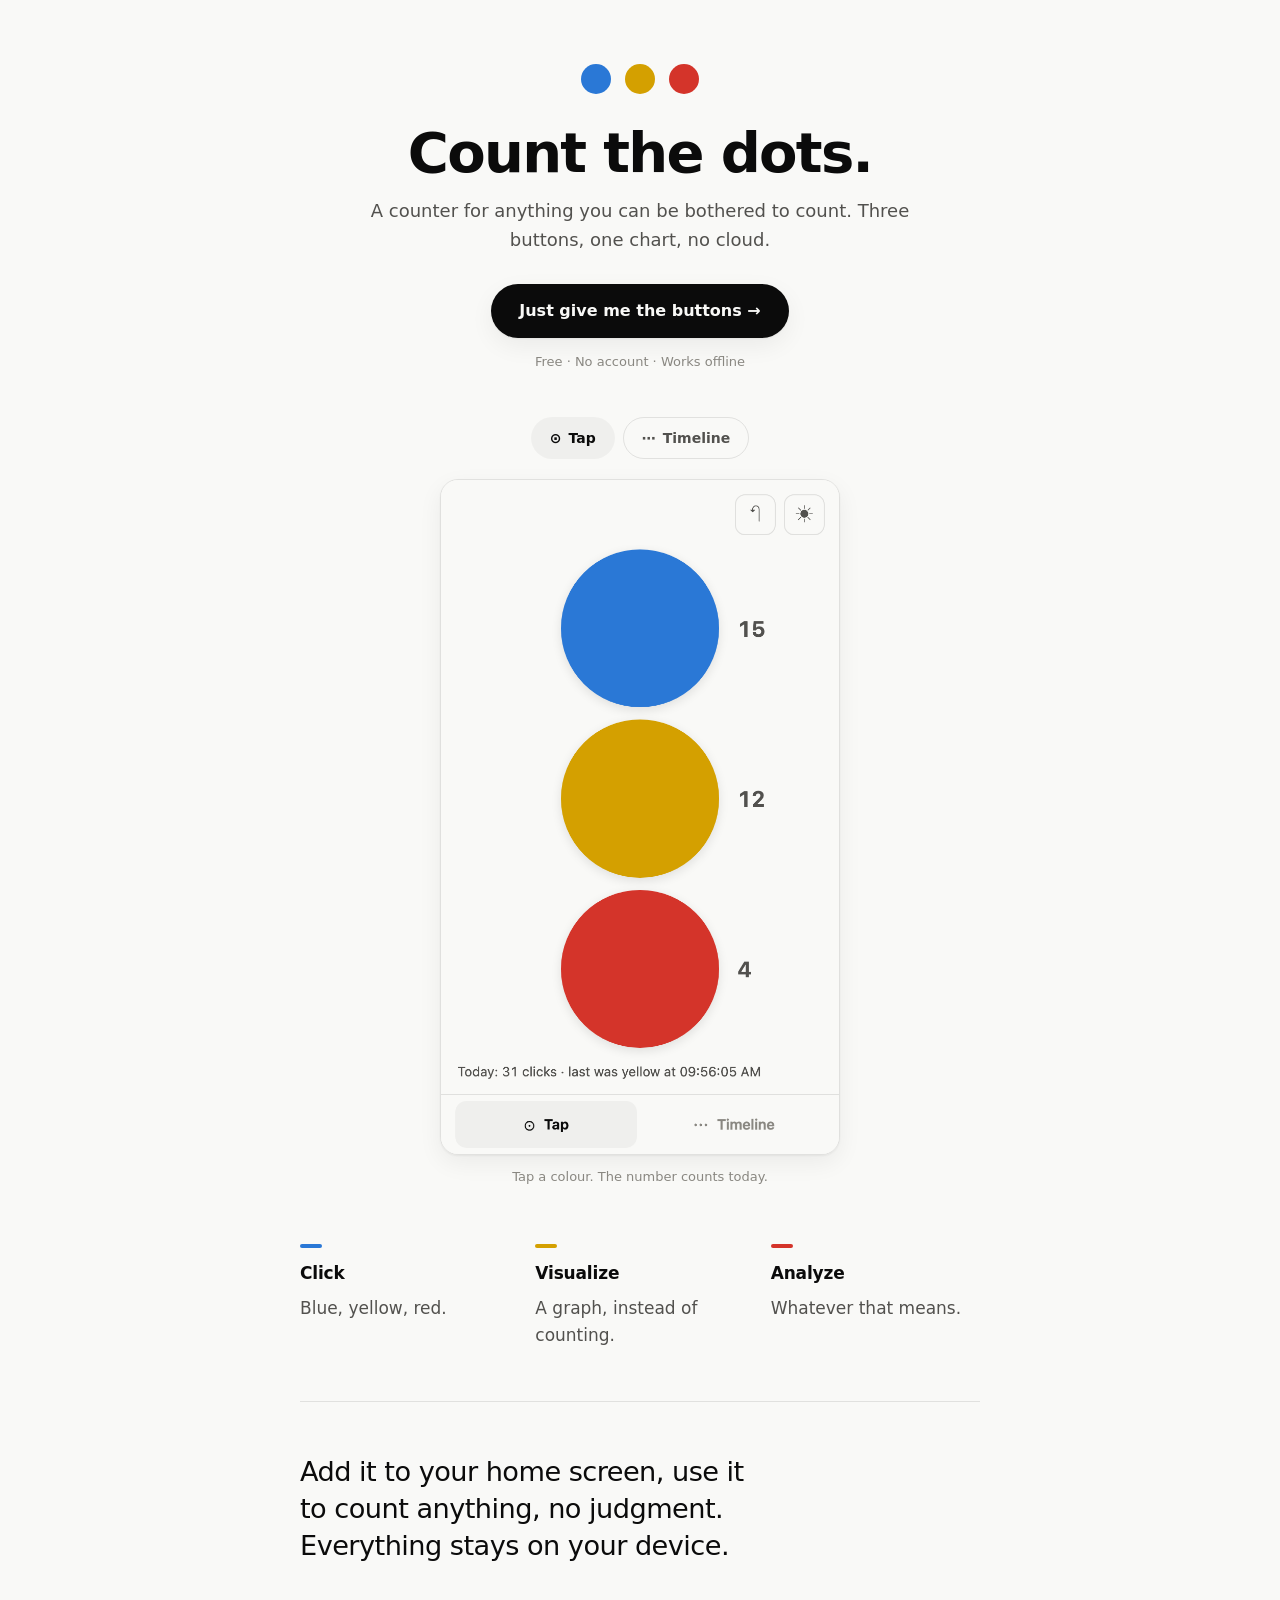
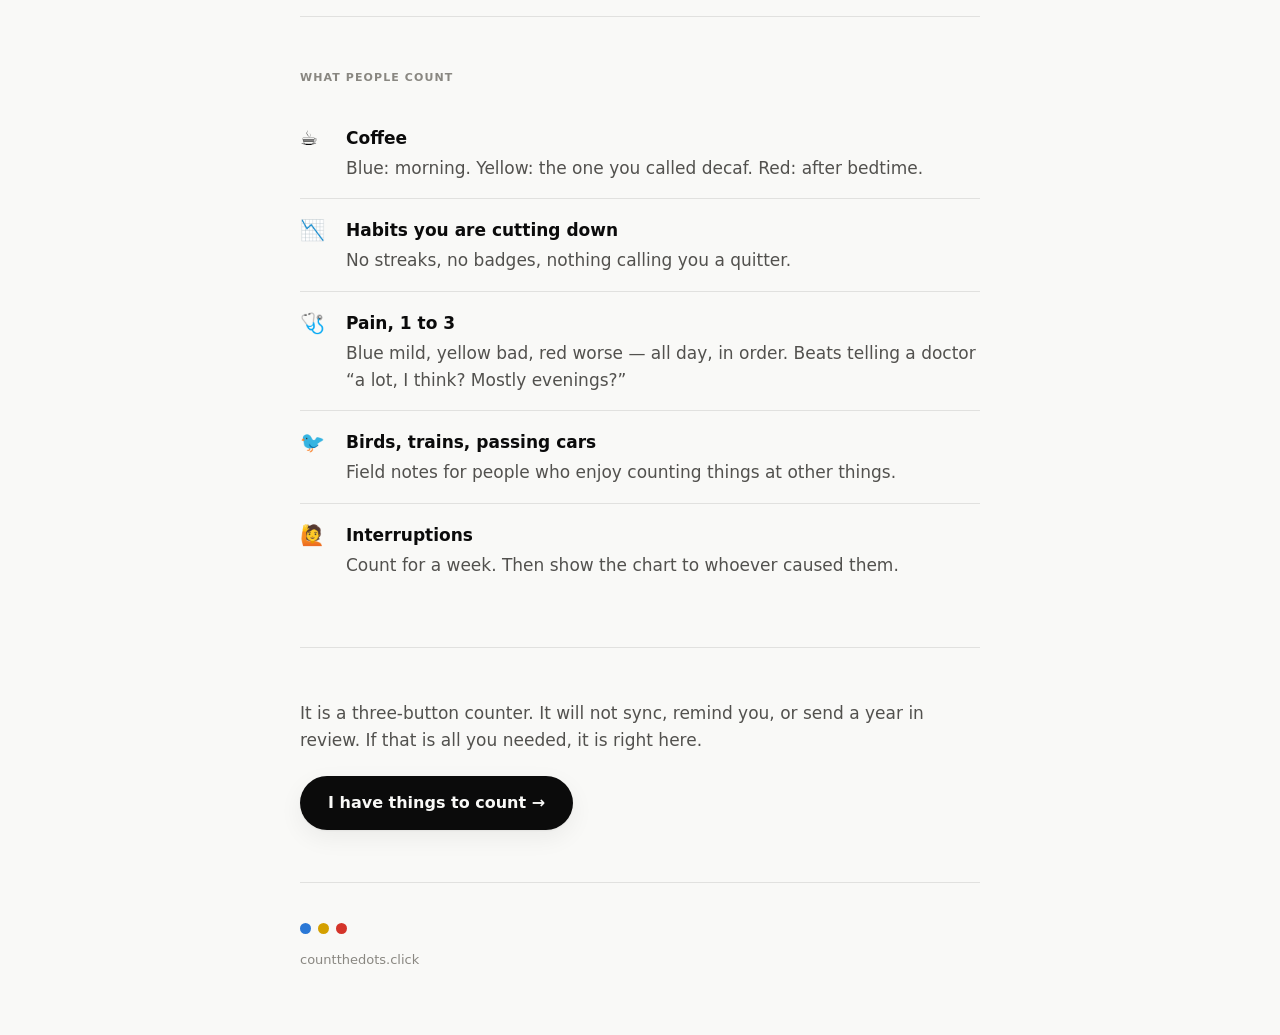
==== index.html @ e97d7eec "Landing page: show the app immediately, say less around it The screenshot moves up under the hero bu" ====
<!doctype html>
<html lang="en">
<head>
<meta charset="utf-8">
<meta name="viewport" content="width=device-width, initial-scale=1">
<title>Count the Dots — a counter for anything you can be bothered to count</title>
<meta name="description" content="Three buttons. One timeline. No cloud. Tap blue, yellow or red to stamp the time, then see how many of each you got per hour or per day. Everything stays on your device.">
<meta name="theme-color" content="#f9f9f7" media="(prefers-color-scheme: light)">
<meta name="theme-color" content="#0d0d0d" media="(prefers-color-scheme: dark)">
<link rel="icon" href="icon-192.png" sizes="192x192" type="image/png">
<link rel="apple-touch-icon" href="icon-192.png">
<meta property="og:type" content="website">
<meta property="og:title" content="Count the Dots">
<meta property="og:description" content="A counter for anything you can be bothered to count. Three buttons, one timeline, and no cloud whatsoever.">
<meta property="og:image" content="og.png">
<meta name="twitter:card" content="summary_large_image">
<link rel="canonical" href="https://countthedots.click/">
<link rel="stylesheet" href="styles.css?v=3">
</head>
<body>

<div class="wrap">

  <header class="hero">
    <div class="dots" aria-hidden="true"><i></i><i></i><i></i></div>
    <h1>Count the dots.</h1>
    <p class="lede">
      A counter for anything you can be bothered to count.
      Three buttons, one chart, no cloud.
    </p>
    <a class="cta" href="/go">Just give me the buttons →</a>
    <p class="fineprint">Free · No account · Works offline</p>

    <!-- Two radios and :checked selectors, so the page still ships zero
         JavaScript. The tabs mirror the app's own, so the control teaches
         the app before anyone has opened it. -->
    <div class="switch">
      <input class="sr-only" type="radio" name="shot" id="pick-tap" checked>
      <input class="sr-only" type="radio" name="shot" id="pick-timeline">
      <div class="switch-tabs">
        <label for="pick-tap"><span aria-hidden="true">⊙</span> Tap</label>
        <label for="pick-timeline"><span aria-hidden="true">⋯</span> Timeline</label>
      </div>
      <figure class="pane pane-tap">
        <img src="shot-pad-4.png" width="780" height="1320" alt="The tap screen: three large dots stacked vertically in blue, yellow and red, each with today's count in plain numbers beside it.">
        <figcaption>Tap a colour. The number counts today.</figcaption>
      </figure>
      <figure class="pane pane-timeline">
        <img src="shot-timeline-2.png" width="780" height="1320" alt="The timeline screen: three lines showing clicks per day for blue, yellow and red, above a strip marking every individual tap.">
        <figcaption>Tap any day for its numbers.</figcaption>
      </figure>
    </div>
  </header>

  <section>
    <div class="steps">
      <div class="step">
        <h2>Click</h2>
        <p>Blue, yellow, red.</p>
      </div>
      <div class="step">
        <h2>Visualize</h2>
        <p>A graph, instead of counting.</p>
      </div>
      <div class="step">
        <h2>Analyze</h2>
        <p>Whatever that means.</p>
      </div>
    </div>
  </section>

  <section>
    <p class="statement">Add it to your home screen, use it to count anything, no judgment.
      Everything stays on your device.</p>
  </section>

  <section>
    <p class="label">What people count</p>
    <dl class="uses">
      <div class="use">
        <span class="pic" aria-hidden="true">☕</span>
        <dt>Coffee</dt>
        <dd>Blue: morning. Yellow: the one you called decaf. Red: after bedtime.</dd>
      </div>
      <div class="use">
        <span class="pic" aria-hidden="true">📉</span>
        <dt>Habits you are cutting down</dt>
        <dd>No streaks, no badges, nothing calling you a quitter.</dd>
      </div>
      <div class="use">
        <span class="pic" aria-hidden="true">🩺</span>
        <dt>Pain, 1 to 3</dt>
        <dd>Blue mild, yellow bad, red worse — all day, in order. Beats telling a doctor
          “a lot, I think? Mostly evenings?”</dd>
      </div>
      <div class="use">
        <span class="pic" aria-hidden="true">🐦</span>
        <dt>Birds, trains, passing cars</dt>
        <dd>Field notes for people who enjoy counting things at other things.</dd>
      </div>
      <div class="use">
        <span class="pic" aria-hidden="true">🙋</span>
        <dt>Interruptions</dt>
        <dd>Count for a week. Then show the chart to whoever caused them.</dd>
      </div>
    </dl>
  </section>

  <section>
    <p>It is a three-button counter. It will not sync, remind you, or send a year in review.
       If that is all you needed, it is right here.</p>
    <p style="margin-top:22px"><a class="cta" href="/go">I have things to count →</a></p>
  </section>

  <footer>
    <div class="dots dots-sm" aria-hidden="true"><i></i><i></i><i></i></div>
    <span>countthedots.click</span>
  </footer>

</div>

</body>
</html>
---- styles.css ----
/* Palette and type deliberately match the app, so the page and the thing it
   sells look like one product. */
:root {
  color-scheme: light;
  --plane:     #f9f9f7;
  --surface:   #fcfcfb;
  --ink:       #0b0b0b;
  --ink-2:     #52514e;
  --ink-muted: #898781;
  --hairline:  rgba(11,11,11,0.10);
  --wash:      rgba(11,11,11,0.04);
  --blue:      #2a78d6;
  --yellow:    #d4a000;
  --red:       #d4342a;
  --shadow:    0 1px 2px rgba(11,11,11,0.05), 0 8px 24px rgba(11,11,11,0.06);
  --c-visits: #2a78d6;
  --c-clicks: #d4a000;
}
@media (prefers-color-scheme: dark) {
  :root {
    color-scheme: dark;
    --plane: #0d0d0d; --surface: #1a1a19; --ink: #fff; --ink-2: #c3c2b7;
    --ink-muted: #898781; --hairline: rgba(255,255,255,0.10); --wash: rgba(255,255,255,0.06);
    --blue: #3987e5; --yellow: #f0bc2e; --red: #ef5a4d;
    --shadow: 0 1px 2px rgba(0,0,0,0.5), 0 8px 24px rgba(0,0,0,0.35);
    --c-visits: #3987e5;
    --c-clicks: #b58726;
  }
}

* { box-sizing: border-box; }
html { -webkit-text-size-adjust: 100%; }
body {
  margin: 0;
  background: var(--plane);
  color: var(--ink);
  font: 17px/1.6 system-ui, -apple-system, "Segoe UI", sans-serif;
}
.wrap { max-width: 720px; margin: 0 auto; padding: 0 20px; }

/* ── Hero ─────────────────────────────────────────────────── */
.hero { padding: 64px 0 4px; text-align: center; }
.dots { display: flex; gap: 14px; justify-content: center; margin-bottom: 30px; }
.dots i { width: 30px; height: 30px; border-radius: 50%; display: block; }
/* The footer echoes the hero, so colour opens and closes the page */
.dots-sm { justify-content: flex-start; gap: 7px; margin-bottom: 16px; }
.dots-sm i { width: 11px; height: 11px; }
.dots i:nth-child(1) { background: var(--blue); }
.dots i:nth-child(2) { background: var(--yellow); }
.dots i:nth-child(3) { background: var(--red); }

h1 {
  margin: 0 0 14px;
  font-size: clamp(2.25rem, 9vw, 3.5rem); font-weight: 680;
  letter-spacing: -0.03em; line-height: 1.05;
}
.lede { margin: 0 auto 30px; max-width: 30em; font-size: 1.125rem; color: var(--ink-2); }

.cta {
  display: inline-block; text-decoration: none;
  background: var(--ink); color: var(--plane);
  font-size: 1rem; font-weight: 620;
  padding: 14px 28px; border-radius: 999px;
  box-shadow: var(--shadow);
  transition: transform .1s ease;
}
.cta:hover { transform: translateY(-1px); }
.cta:active { transform: translateY(0); }
.fineprint { margin: 14px 0 0; font-size: .8125rem; color: var(--ink-muted); }

/* ── Sections ─────────────────────────────────────────────── */
section { padding: 52px 0; border-top: 1px solid var(--hairline); }
section:first-of-type { border-top: 0; }
.label {
  margin: 0 0 22px;
  font-size: .6875rem; font-weight: 640; letter-spacing: .1em; text-transform: uppercase;
  color: var(--ink-muted);
}
h2 { margin: 0 0 8px; font-size: 1.0625rem; font-weight: 650; letter-spacing: -0.01em; }
p  { margin: 0; color: var(--ink-2); }

.steps { display: grid; gap: 30px; }
@media (min-width: 620px) { .steps { grid-template-columns: repeat(3, 1fr); gap: 26px; } }
.step h2::before {
  content: ""; display: block; width: 22px; height: 4px; border-radius: 2px; margin-bottom: 12px;
}
.step:nth-child(1) h2::before { background: var(--blue); }
.step:nth-child(2) h2::before { background: var(--yellow); }
.step:nth-child(3) h2::before { background: var(--red); }

/* One sentence carrying what four headings used to */
.statement {
  font-size: clamp(1.3rem, 4.6vw, 1.7rem); font-weight: 500;
  line-height: 1.35; letter-spacing: -0.02em;
  color: var(--ink); max-width: 19em; text-wrap: balance;
}

/* ── Screenshot switcher ──────────────────────────────────────
   Two radios plus :checked selectors, so the tabs work with no JavaScript at
   all — and they mirror the app's own tab bar, so the control teaches the app. */
figure { margin: 0; }
.sr-only {
  position: absolute; width: 1px; height: 1px; padding: 0; margin: -1px;
  overflow: hidden; clip: rect(0 0 0 0); white-space: nowrap; border: 0;
}
.switch { position: relative; margin-top: 44px; }
.switch-tabs { display: flex; gap: 8px; justify-content: center; margin-bottom: 20px; }
.switch-tabs label {
  display: inline-flex; align-items: center; gap: 7px;
  padding: 9px 18px; border-radius: 999px; cursor: pointer; user-select: none;
  font-size: .875rem; font-weight: 550; color: var(--ink-2);
  border: 1px solid var(--hairline);
}
.switch-tabs label:hover { background: var(--wash); color: var(--ink); }
#pick-tap:checked ~ .switch-tabs label[for="pick-tap"],
#pick-timeline:checked ~ .switch-tabs label[for="pick-timeline"] {
  color: var(--ink); font-weight: 650; background: var(--wash); border-color: transparent;
}
#pick-tap:focus-visible ~ .switch-tabs label[for="pick-tap"],
#pick-timeline:focus-visible ~ .switch-tabs label[for="pick-timeline"] {
  outline: 2px solid var(--blue); outline-offset: 2px;
}
.pane { display: none; }
#pick-tap:checked ~ .pane-tap,
#pick-timeline:checked ~ .pane-timeline { display: block; }
.pane img {
  display: block; width: 100%; max-width: 400px; height: auto; margin: 0 auto;
  border: 1px solid var(--hairline); border-radius: 18px; box-shadow: var(--shadow);
}
.pane figcaption { margin-top: 12px; text-align: center; font-size: .8125rem; color: var(--ink-muted); }

/* ── Use cases ────────────────────────────────────────────── */
.uses { display: grid; gap: 2px; margin: 0; }
.use {
  display: grid; grid-template-columns: 2rem 1fr; gap: 3px 14px;
  padding: 16px 0; border-bottom: 1px solid var(--hairline);
}
.use:last-child { border-bottom: 0; }
.use .pic { grid-row: 1 / span 2; font-size: 1.25rem; line-height: 1.3; }
.use dt { color: var(--ink); font-weight: 620; }
.use dd { margin: 0; color: var(--ink-2); }

/* ── Footer ───────────────────────────────────────────────── */
footer {
  padding: 40px 0 64px; border-top: 1px solid var(--hairline);
  font-size: .8125rem; color: var(--ink-muted);
}

@media (prefers-reduced-motion: reduce) { .cta { transition: none; } }

/* ── Usage page ───────────────────────────────────────────────
   Chart palette is --c-visits / --c-clicks above. The dark gold is deliberately
   not --yellow: chart marks must sit inside OKLCH L 0.48–0.67 against the dark
   surface and the UI yellow is L 0.82. Both pairs were run through the palette
   validator; blue/gold is also the pair that survives every kind of colour
   blindness. Gold falls below 3:1 on the light surface, which is why the page
   carries a table view of the same figures. */
.u-hero { padding: 56px 0 8px; text-align: left; }
.u-h1 { font-size: clamp(2rem, 8vw, 2.75rem); }
.u-lede { margin-left: 0; }

.u-tiles { display: grid; gap: 18px; grid-template-columns: repeat(2, 1fr); }
@media (min-width: 620px) { .u-tiles { grid-template-columns: repeat(4, 1fr); } }
.u-tile b {
  display: block; font-size: clamp(1.75rem, 7vw, 2.25rem); font-weight: 680;
  letter-spacing: -0.03em; color: var(--ink); font-variant-numeric: tabular-nums;
}
.u-tile span { font-size: .8125rem; color: var(--ink-muted); }

.u-legend { display: flex; flex-wrap: wrap; gap: 6px 18px; margin: 0 0 14px; }
.u-legend span {
  display: inline-flex; align-items: center; gap: 7px;
  font-size: .8125rem; color: var(--ink-2);
}
.u-key { width: 11px; height: 11px; border-radius: 3px; display: inline-block; flex: none; }
.u-visits { background: var(--c-visits); }
.u-clicks { background: var(--c-clicks); }

.u-chart { display: block; width: 100%; height: auto; }
.u-chart text { font: 11px system-ui, -apple-system, sans-serif; fill: var(--ink-muted); }
.u-chart .u-y, .u-chart .u-peak { font-variant-numeric: tabular-nums; }
.u-chart .u-peak { font-size: 10px; font-weight: 650; fill: var(--ink-2); }
.u-chart .u-grid { stroke: var(--hairline); stroke-width: 1; }
.u-chart .u-base { stroke: var(--ink-muted); stroke-width: 1; opacity: .5; }
.u-chart .u-bar { stroke: none; }
.u-chart .u-bar.u-visits { fill: var(--c-visits); }
.u-chart .u-bar.u-clicks { fill: var(--c-clicks); }

.u-table { margin-top: 26px; }
.u-table > summary {
  cursor: pointer; list-style: none; padding: 10px 2px;
  font-size: .8125rem; font-weight: 550; color: var(--ink-2);
}
.u-table > summary::-webkit-details-marker { display: none; }
.u-table > summary::before { content: "\203A  "; }
.u-table[open] > summary::before { content: "\2304  "; }
.u-table table { width: 100%; border-collapse: collapse; font-size: .8125rem; }
.u-table th, .u-table td {
  text-align: right; padding: 7px 8px; border-bottom: 1px solid var(--hairline);
  font-variant-numeric: tabular-nums; color: var(--ink-2);
}
.u-table th:first-child, .u-table td:first-child { text-align: left; }
.u-table th {
  font-size: .6875rem; text-transform: uppercase; letter-spacing: .06em;
  color: var(--ink-muted); font-weight: 640;
}
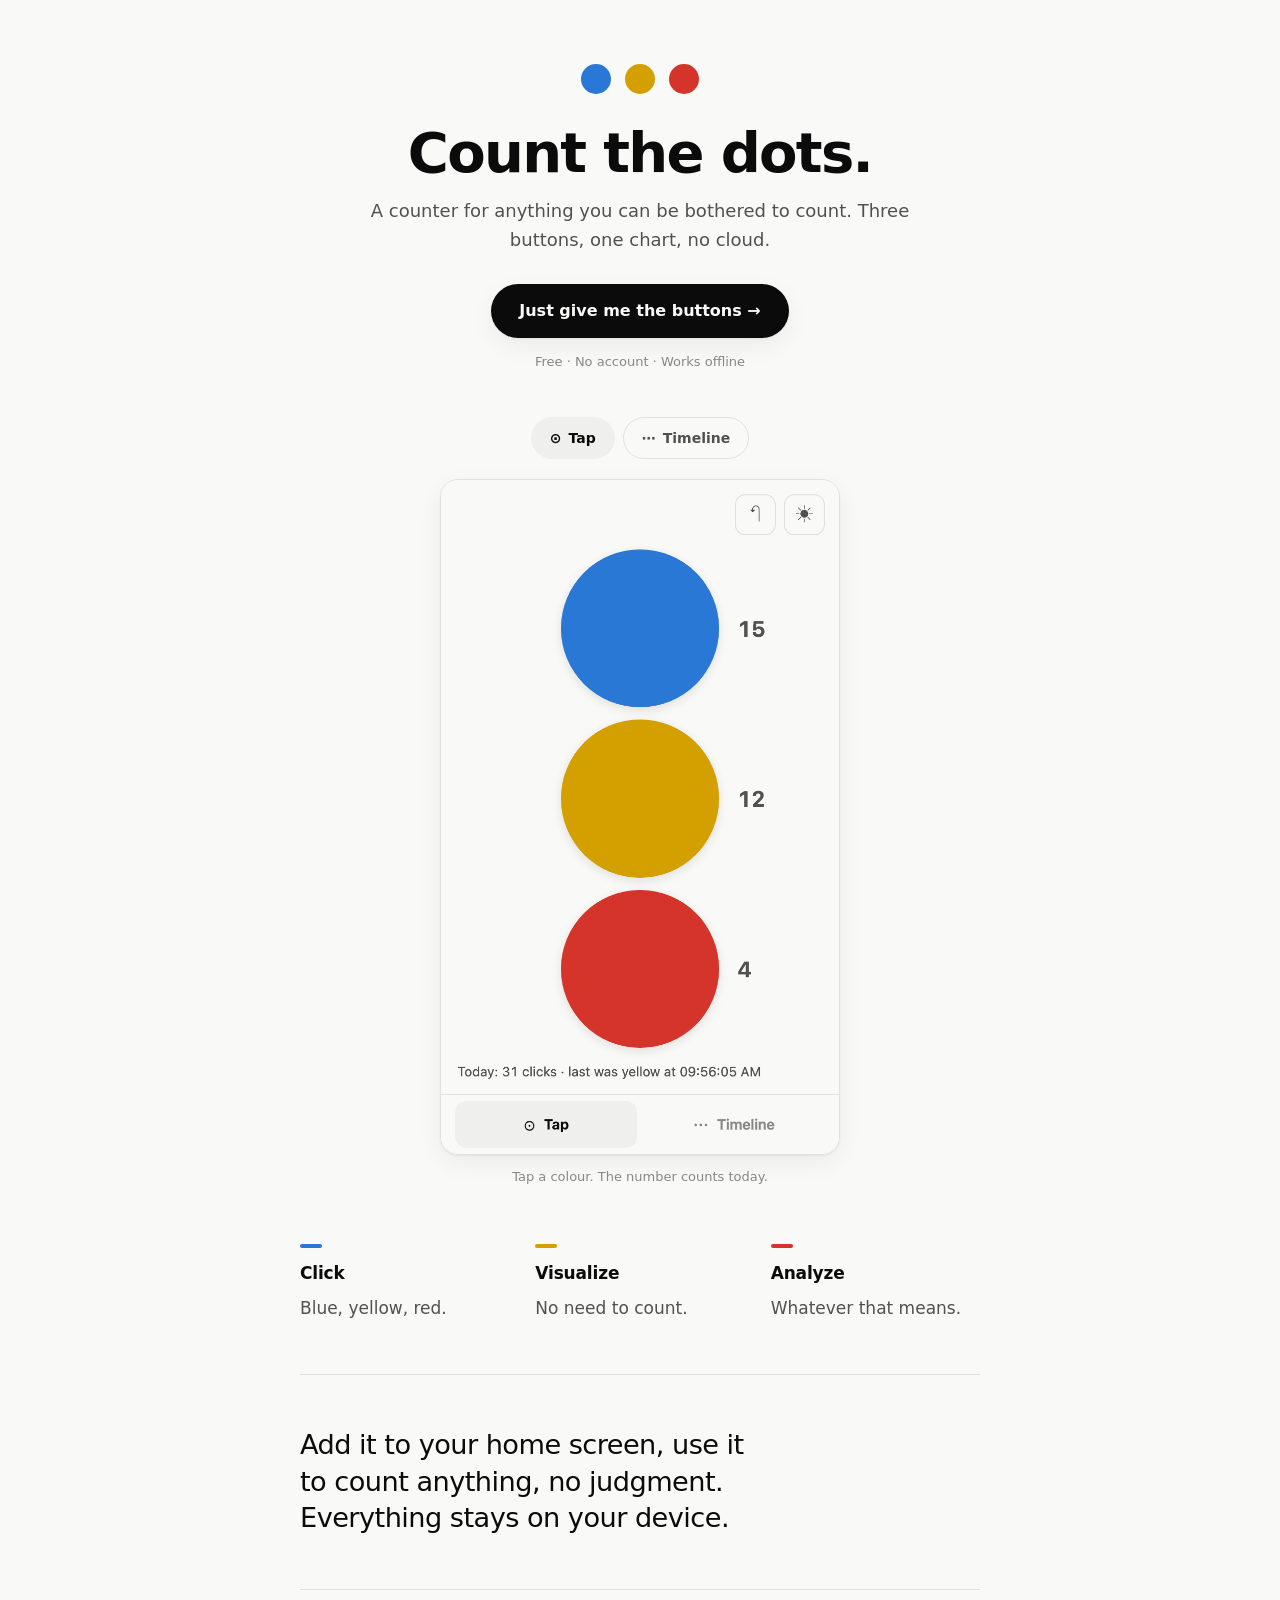
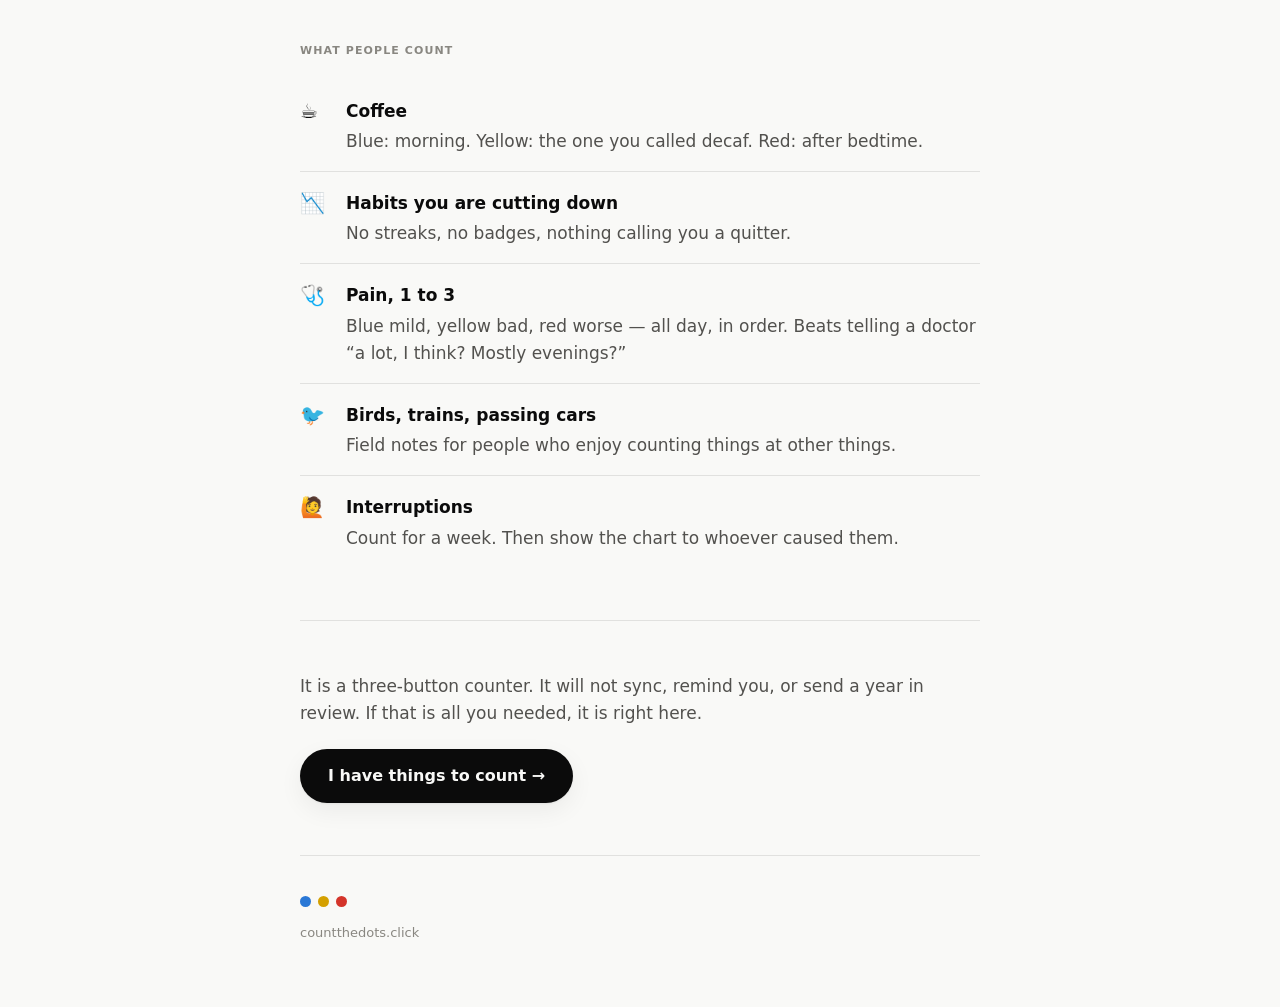
==== commit d42f3e5c: "Visualize: 'No need to count.' Shorter, and it answers the reader's question rather than describing " ====
--- a/index.html
+++ b/index.html
@@ -60,7 +60,7 @@
       </div>
       <div class="step">
         <h2>Visualize</h2>
-        <p>A graph, instead of counting.</p>
+        <p>No need to count.</p>
       </div>
       <div class="step">
         <h2>Analyze</h2>
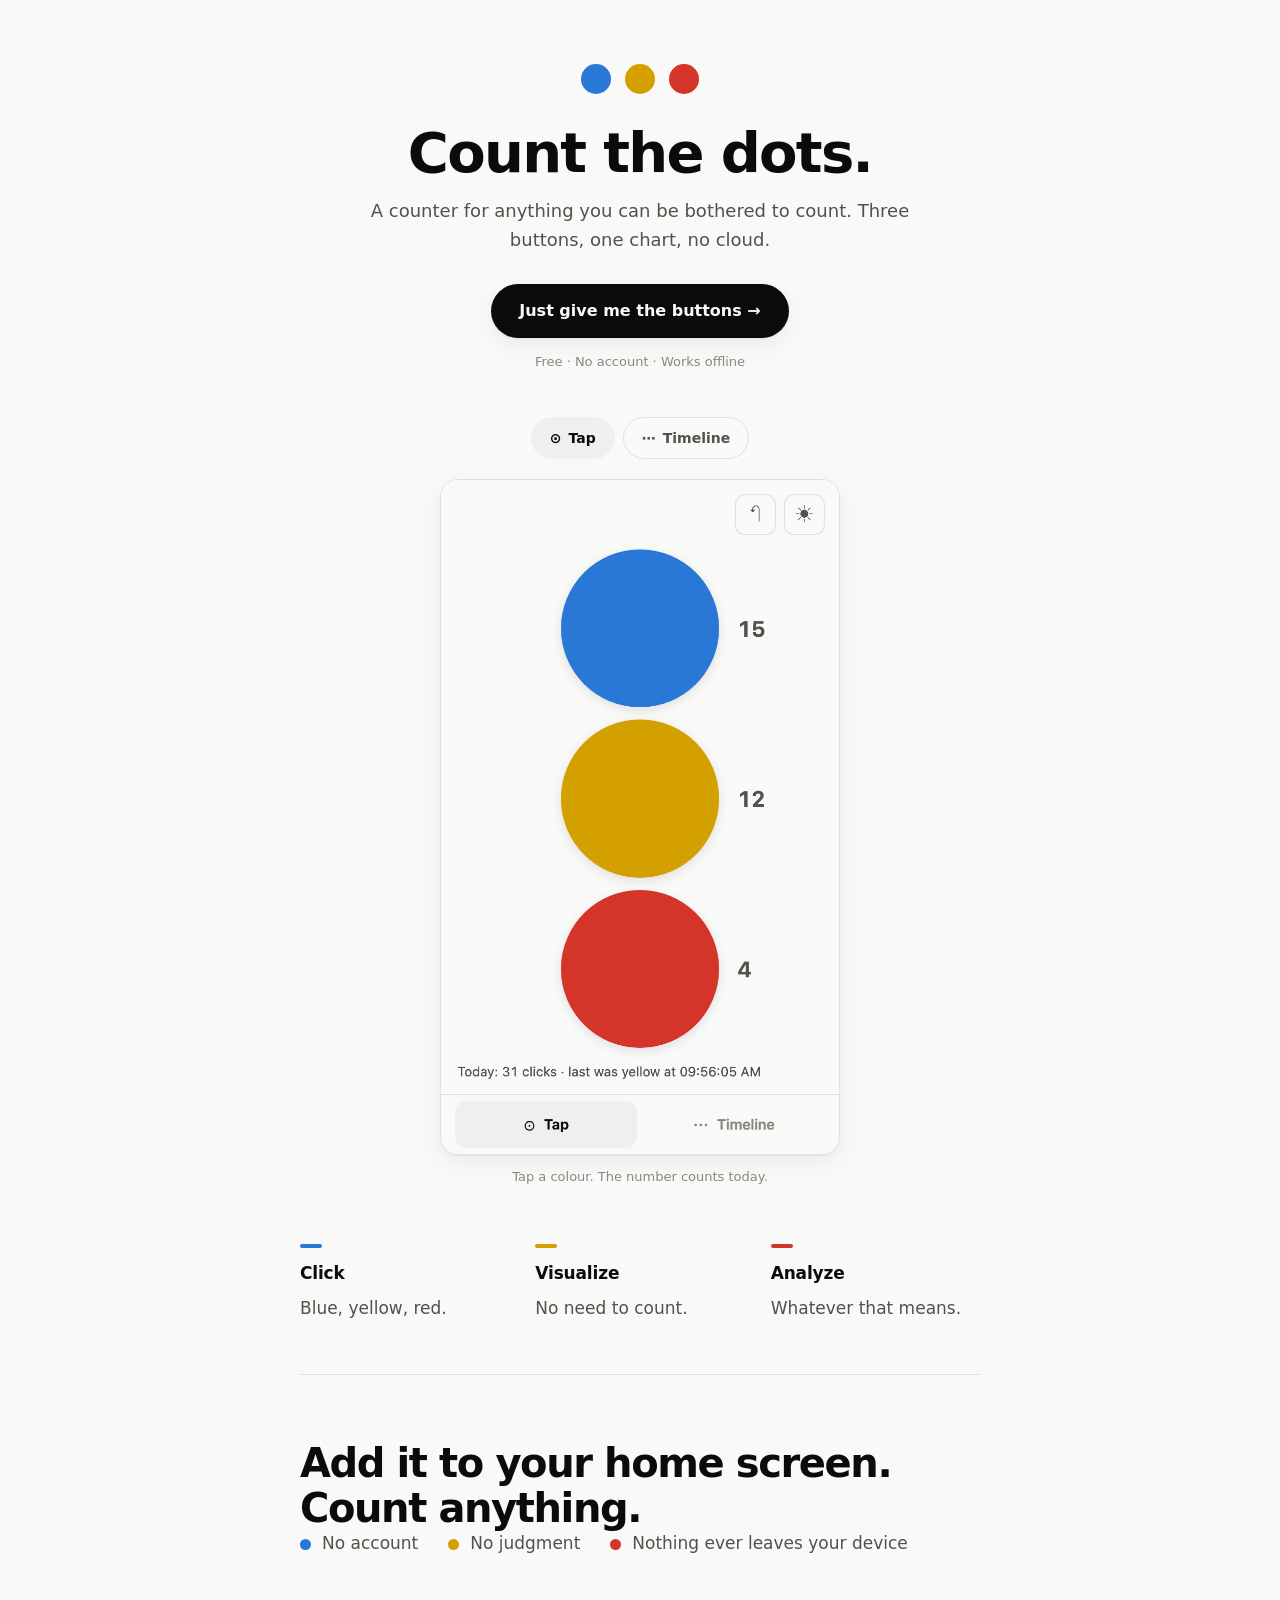
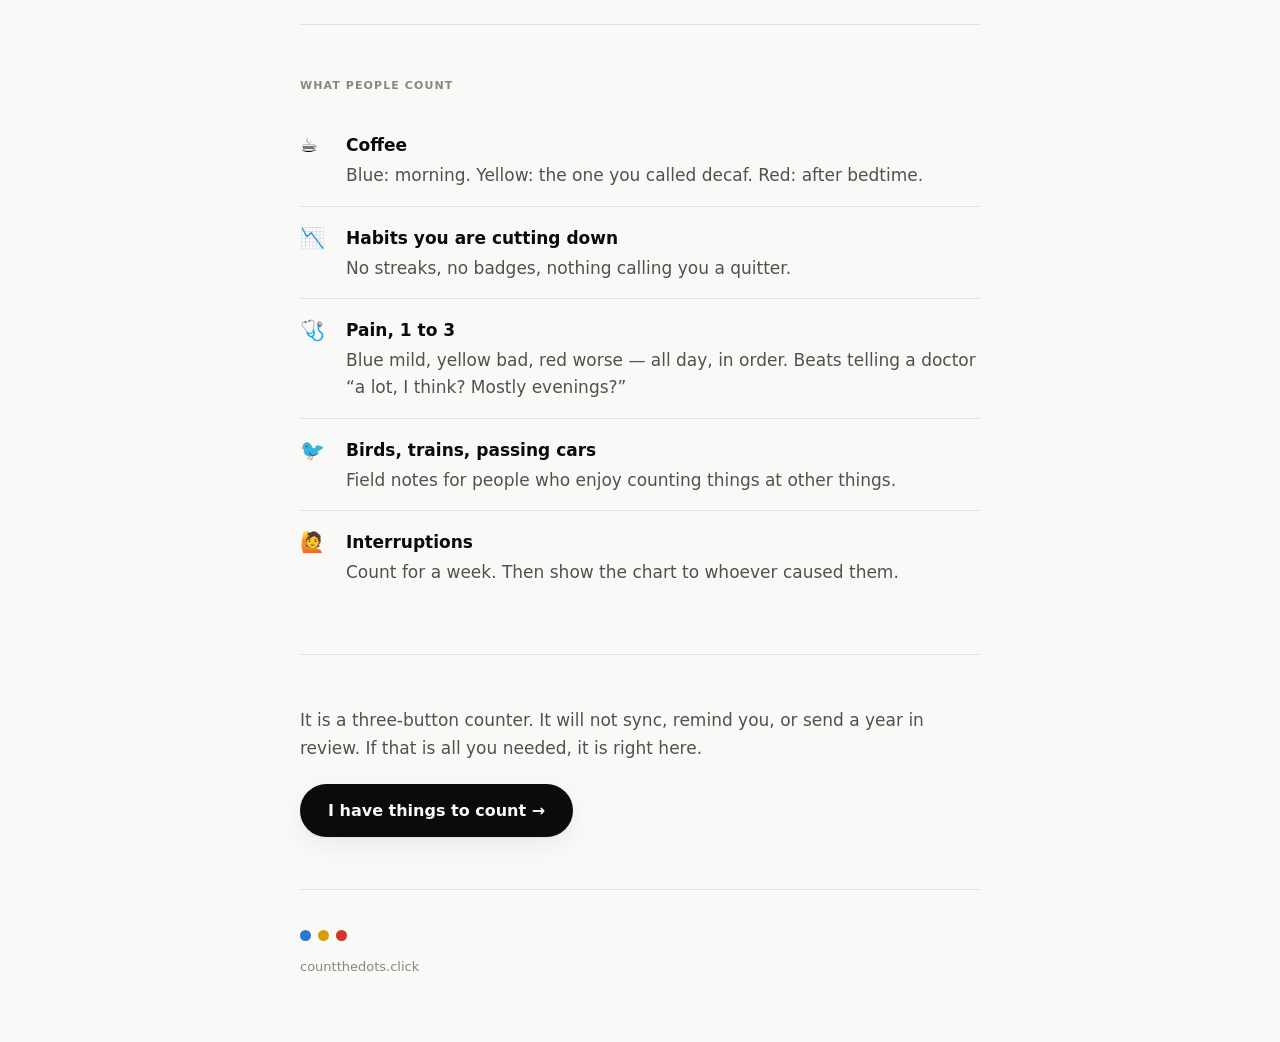
==== commit 0e7443ef: "Rework the statement: two imperatives, three coloured claims The old sentence had a parallelism faul" ====
--- a/index.html
+++ b/index.html
@@ -69,9 +69,13 @@
     </div>
   </section>
 
-  <section>
-    <p class="statement">Add it to your home screen, use it to count anything, no judgment.
-      Everything stays on your device.</p>
+  <section class="statement">
+    <p class="statement-lead">Add it to your home screen.<br>Count anything.</p>
+    <ul class="claims">
+      <li><i aria-hidden="true"></i>No account</li>
+      <li><i aria-hidden="true"></i>No judgment</li>
+      <li><i aria-hidden="true"></i>Nothing ever leaves your device</li>
+    </ul>
   </section>
 
   <section>
--- a/styles.css
+++ b/styles.css
@@ -88,12 +88,33 @@
 .step:nth-child(2) h2::before { background: var(--yellow); }
 .step:nth-child(3) h2::before { background: var(--red); }
 
-/* One sentence carrying what four headings used to */
-.statement {
-  font-size: clamp(1.3rem, 4.6vw, 1.7rem); font-weight: 500;
-  line-height: 1.35; letter-spacing: -0.02em;
-  color: var(--ink); max-width: 19em; text-wrap: balance;
-}
+/* The page's one loud moment. Everything else is quiet, so this can afford a
+   real size jump — the two imperatives carry it and the three "no"s drop to a
+   quieter register, which is where the privacy claim earns more than it would
+   as another heading. */
+.statement { padding: 66px 0; gap: 20px; }
+.statement-lead {
+  font-size: clamp(1.7rem, 7vw, 2.5rem); font-weight: 600;
+  line-height: 1.12; letter-spacing: -0.035em;
+  color: var(--ink); text-wrap: balance;
+}
+/* Three claims, three dots — the marks carry the palette so the text does not
+   have to. Gold as type measures ~2.3:1 on this ground and would be unreadable;
+   as an 11px mark beside ink it is fine, which is how the app's own legend
+   works. */
+.claims {
+  list-style: none; margin: 0; padding: 0;
+  display: flex; flex-direction: column; gap: 11px;
+}
+@media (min-width: 640px) { .claims { flex-direction: row; flex-wrap: wrap; gap: 10px 30px; } }
+.claims li {
+  display: flex; align-items: center; gap: 11px;
+  font-size: 1.0625rem; color: var(--ink-2);
+}
+.claims i { width: 11px; height: 11px; border-radius: 50%; flex: none; }
+.claims li:nth-child(1) i { background: var(--blue); }
+.claims li:nth-child(2) i { background: var(--yellow); }
+.claims li:nth-child(3) i { background: var(--red); }
 
 /* ── Screenshot switcher ──────────────────────────────────────
    Two radios plus :checked selectors, so the tabs work with no JavaScript at
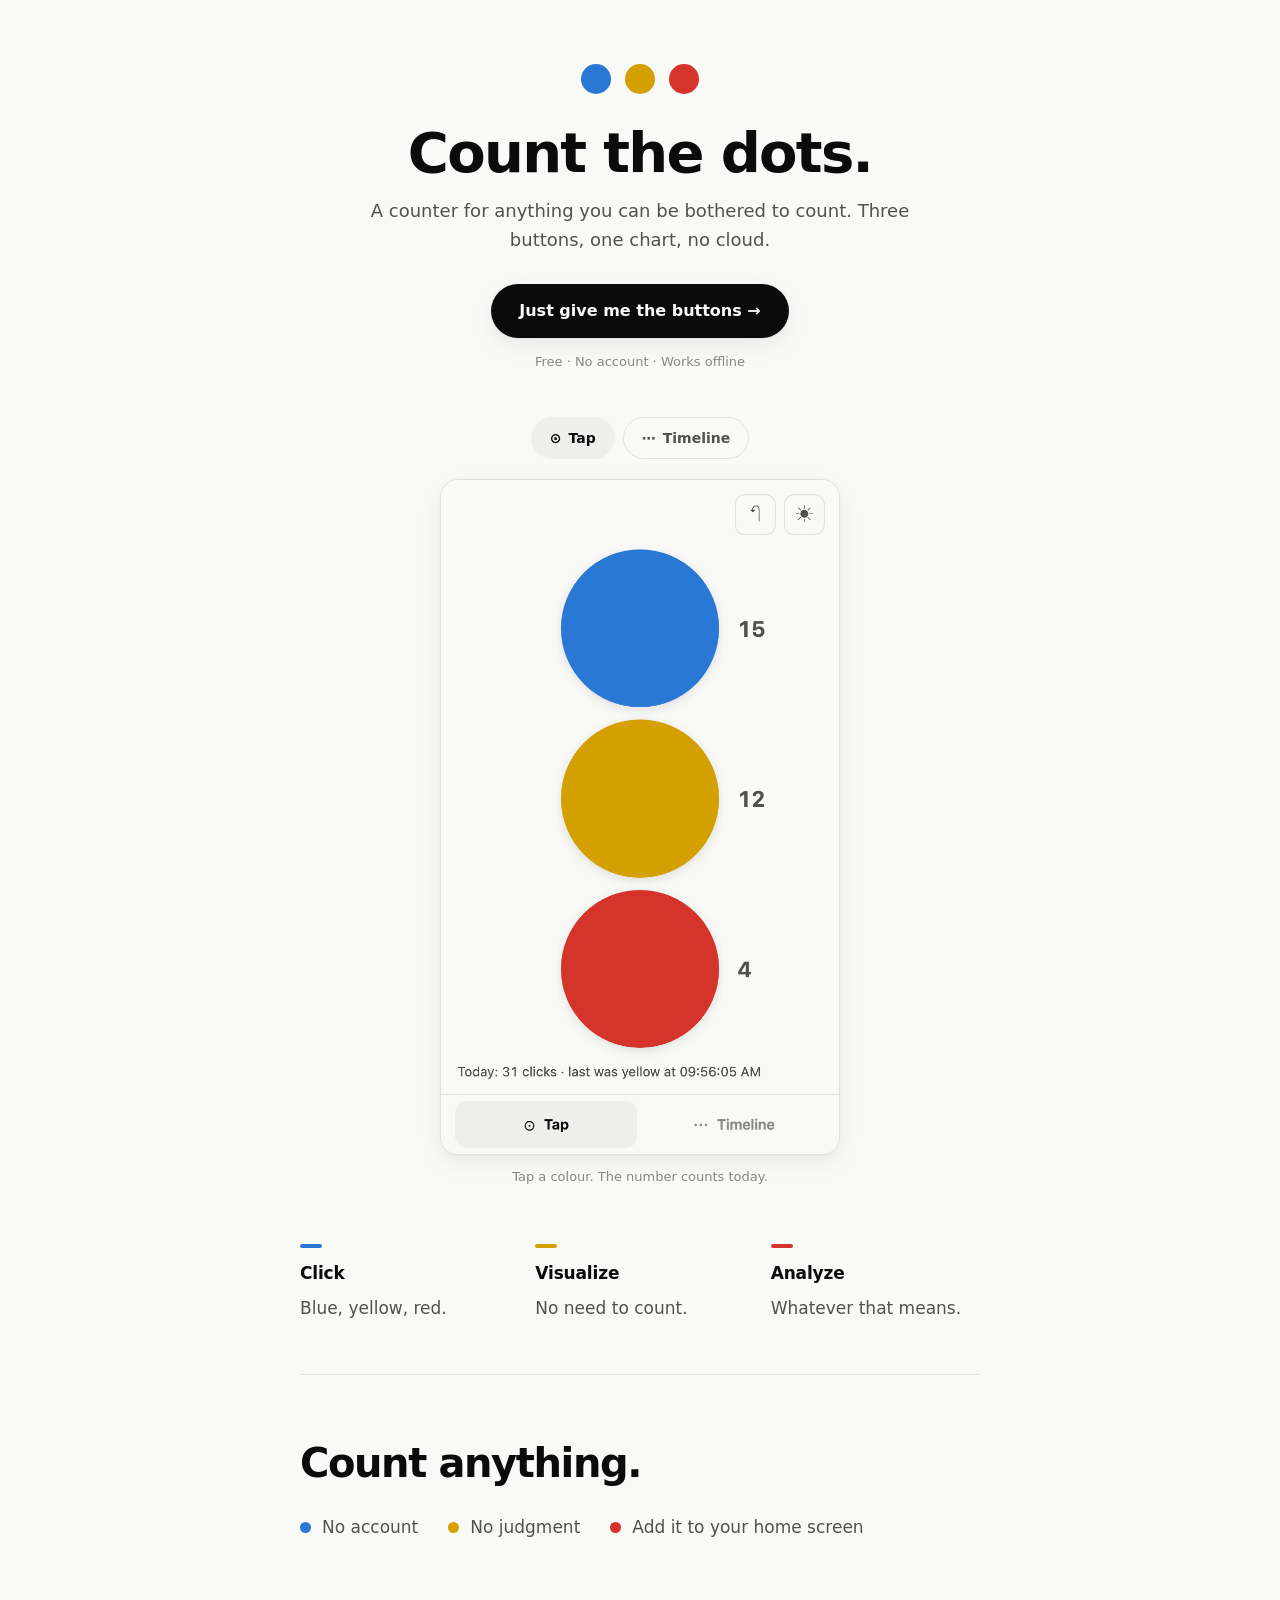
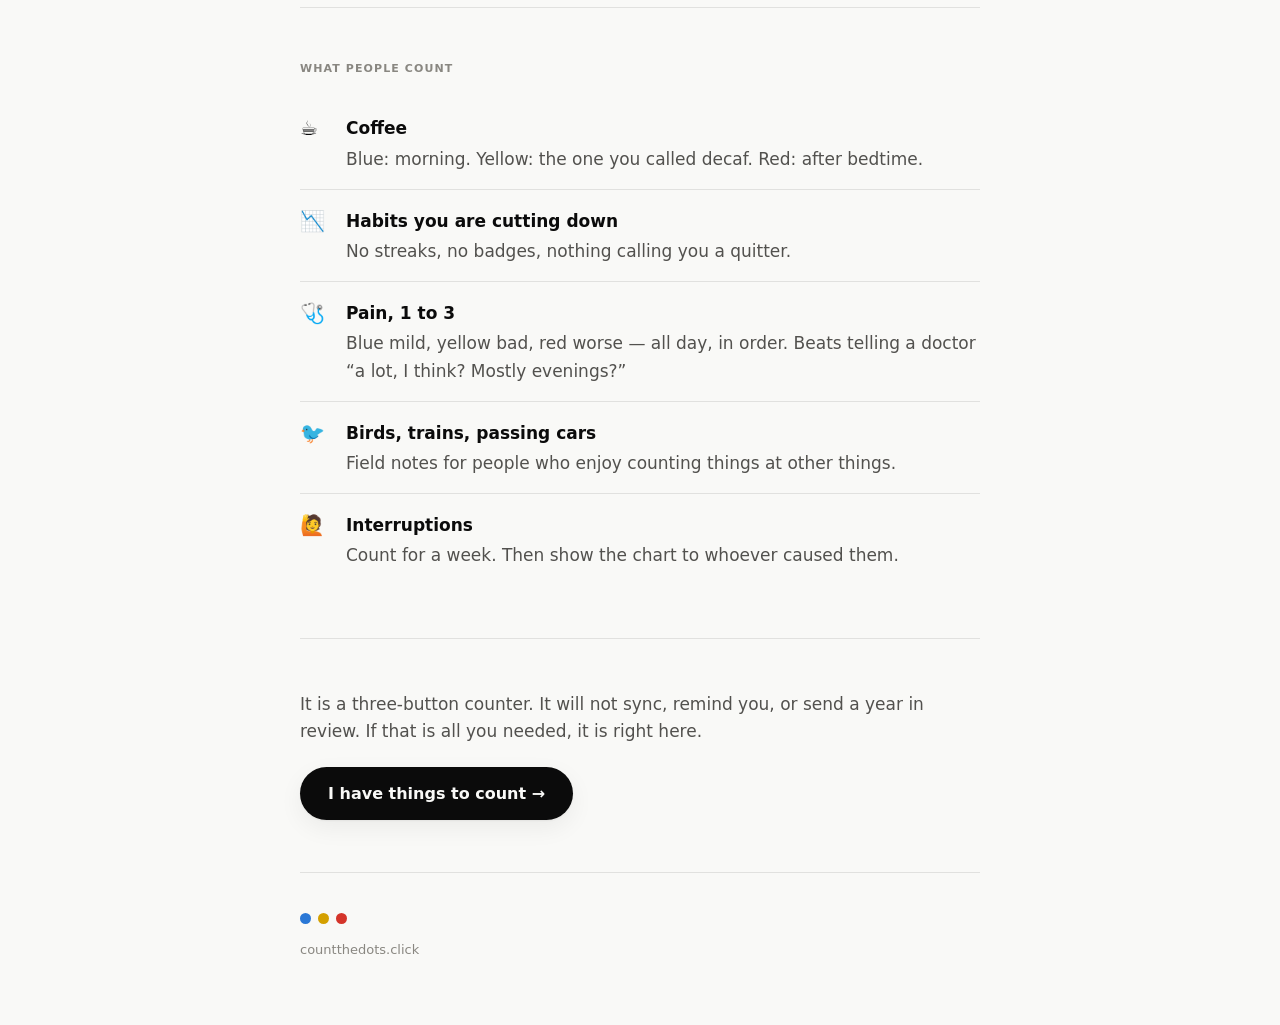
==== commit c7f40b8d: "Statement: one line, and make its gap actually apply Copy: the lead is just "Count anything." and th" ====
--- a/index.html
+++ b/index.html
@@ -70,11 +70,11 @@
   </section>
 
   <section class="statement">
-    <p class="statement-lead">Add it to your home screen.<br>Count anything.</p>
+    <p class="statement-lead">Count anything.</p>
     <ul class="claims">
       <li><i aria-hidden="true"></i>No account</li>
       <li><i aria-hidden="true"></i>No judgment</li>
-      <li><i aria-hidden="true"></i>Nothing ever leaves your device</li>
+      <li><i aria-hidden="true"></i>Add it to your home screen</li>
     </ul>
   </section>
 
--- a/styles.css
+++ b/styles.css
@@ -92,7 +92,7 @@
    real size jump — the two imperatives carry it and the three "no"s drop to a
    quieter register, which is where the privacy claim earns more than it would
    as another heading. */
-.statement { padding: 66px 0; gap: 20px; }
+.statement { display: flex; flex-direction: column; gap: 28px; padding: 66px 0; }
 .statement-lead {
   font-size: clamp(1.7rem, 7vw, 2.5rem); font-weight: 600;
   line-height: 1.12; letter-spacing: -0.035em;
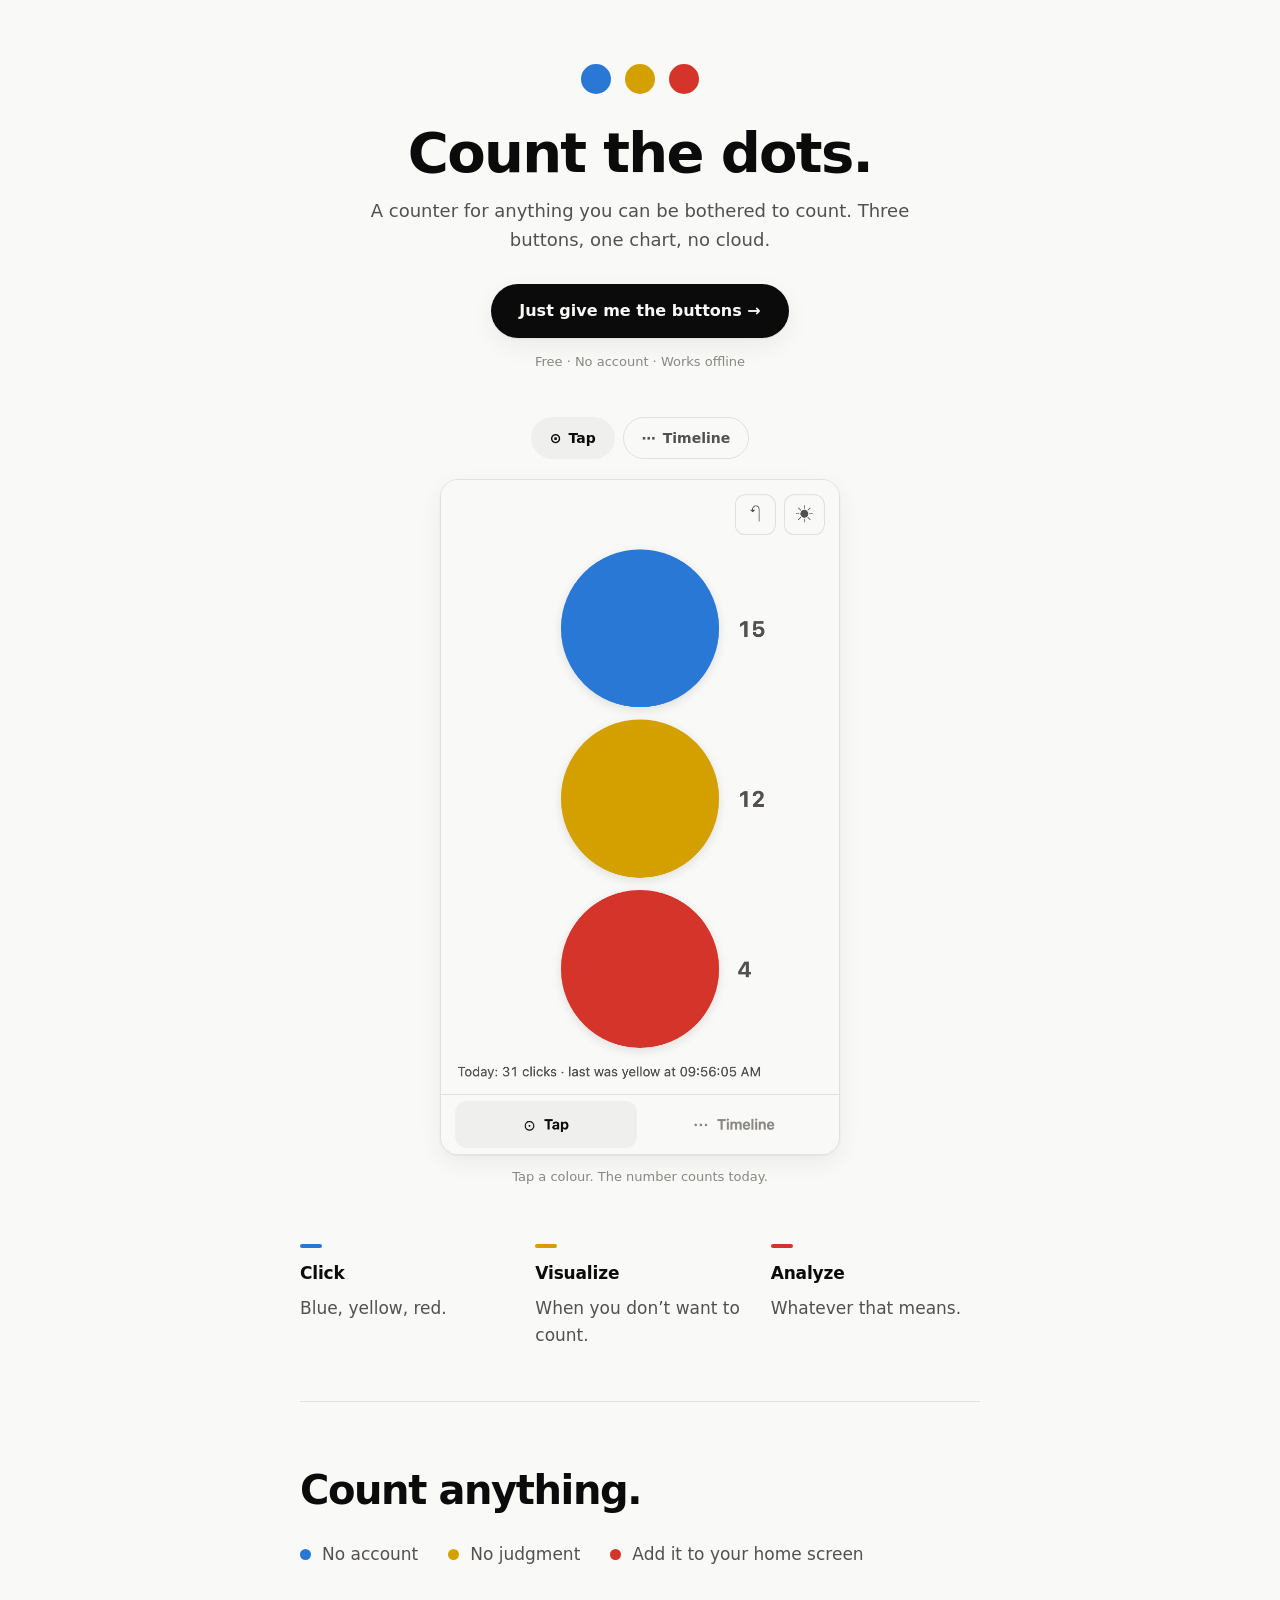
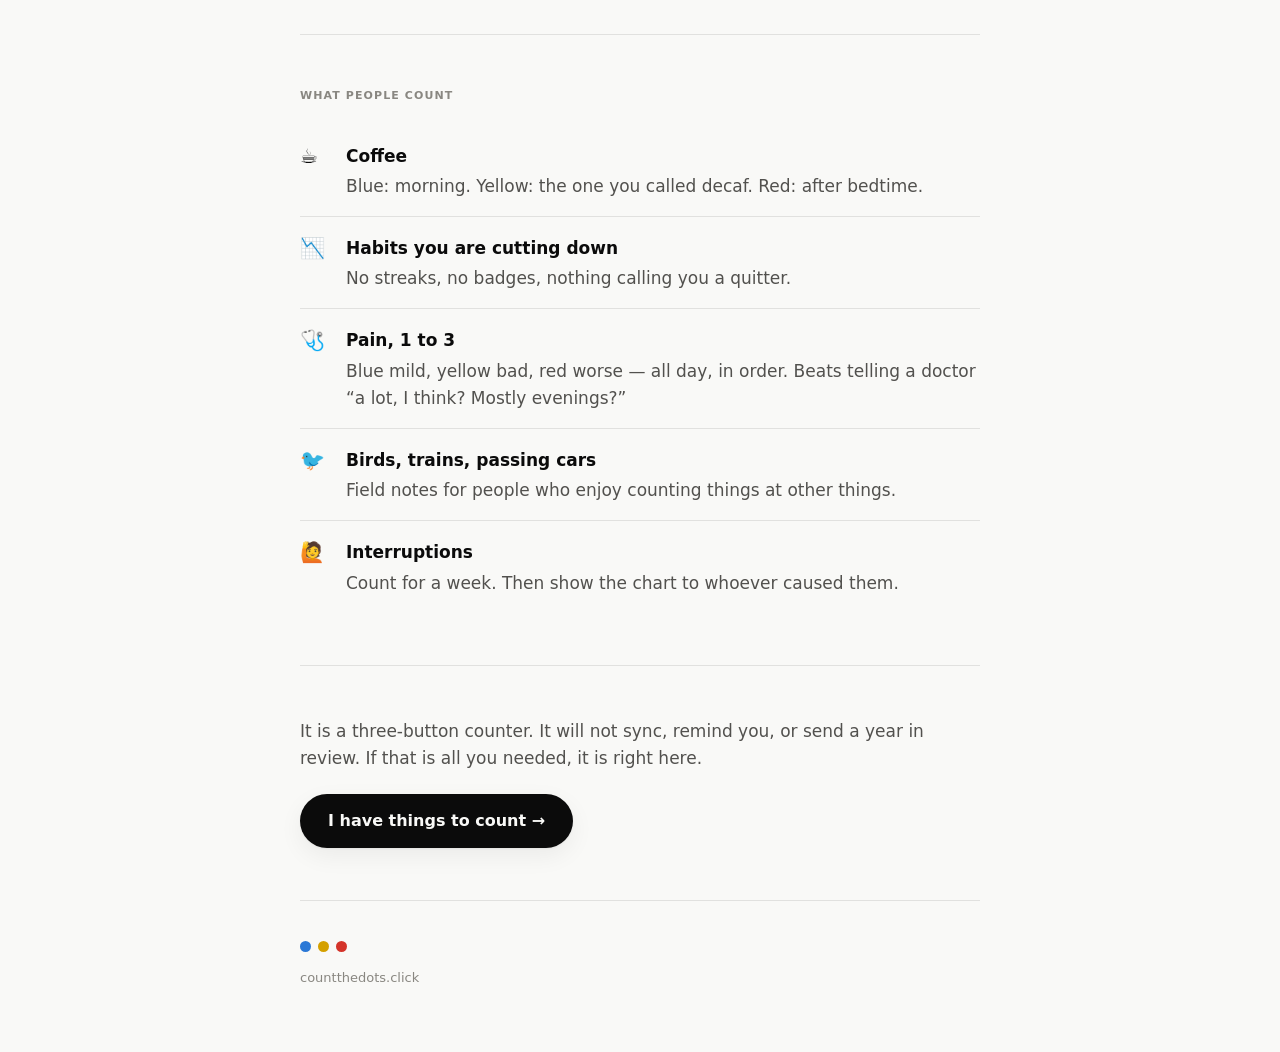
==== commit da603c83: "Add CloudWatch RUM to the landing page; reword the Visualize line RUM goes on countthedots.click onl" ====
--- a/index.html
+++ b/index.html
@@ -4,7 +4,7 @@
 <meta charset="utf-8">
 <meta name="viewport" content="width=device-width, initial-scale=1">
 <title>Count the Dots — a counter for anything you can be bothered to count</title>
-<meta name="description" content="Three buttons. One timeline. No cloud. Tap blue, yellow or red to stamp the time, then see how many of each you got per hour or per day. Everything stays on your device.">
+<meta name="description" content="A free tally counter for anything. Tap blue, yellow or red to log the moment, then see the counts per hour or per day. Works offline, no account, and your data never leaves your device.">
 <meta name="theme-color" content="#f9f9f7" media="(prefers-color-scheme: light)">
 <meta name="theme-color" content="#0d0d0d" media="(prefers-color-scheme: dark)">
 <link rel="icon" href="icon-192.png" sizes="192x192" type="image/png">
@@ -12,10 +12,60 @@
 <meta property="og:type" content="website">
 <meta property="og:title" content="Count the Dots">
 <meta property="og:description" content="A counter for anything you can be bothered to count. Three buttons, one timeline, and no cloud whatsoever.">
-<meta property="og:image" content="og.png">
+<meta property="og:url" content="https://countthedots.click/">
+<meta property="og:image" content="https://countthedots.click/og.png">
+<meta property="og:image:width" content="1200">
+<meta property="og:image:height" content="630">
+<meta property="og:image:alt" content="Three dots in blue, yellow and red above the words Count the dots.">
 <meta name="twitter:card" content="summary_large_image">
+<meta name="twitter:image" content="https://countthedots.click/og.png">
 <link rel="canonical" href="https://countthedots.click/">
 <link rel="stylesheet" href="styles.css?v=3">
+<script type="application/ld+json">
+{
+  "@context": "https://schema.org",
+  "@type": "SoftwareApplication",
+  "name": "Count the Dots",
+  "url": "https://countthedots.click/",
+  "applicationCategory": "UtilitiesApplication",
+  "operatingSystem": "Any modern web browser; installable to the home screen on iOS and Android",
+  "description": "A free tally counter for anything. Three buttons stamp the current time when tapped, and a chart shows how many of each you got per hour, day or week. Works offline, needs no account, and stores every click in the browser on your own device.",
+  "isAccessibleForFree": true,
+  "offers": { "@type": "Offer", "price": "0", "priceCurrency": "USD" },
+  "featureList": [
+    "Tally counter with three colours",
+    "Timestamps every tap",
+    "Counts per hour, day, week or all time",
+    "Works offline as an installable PWA",
+    "No account and no server",
+    "Data stored locally in the browser",
+    "Export and import as JSON"
+  ],
+  "screenshot": "https://countthedots.click/og.png"
+}
+</script>
+
+<!-- CloudWatch RUM — landing page only. The app at app.countthedots.click stays
+     script-free on purpose: "nothing leaves your device" is a claim about the
+     counter, and it stays literally true. allowCookies is false, so this sets
+     nothing in the browser and needs no consent banner. -->
+<script>
+  (function(n,i,v,r,s,c,x,z){x=window.AwsRumClient={q:[],n:n,i:i,v:v,r:r,c:c};window[n]=function(c,p){x.q.push({c:c,p:p});};z=document.createElement('script');z.async=true;z.src=s;document.head.insertBefore(z,document.head.getElementsByTagName('script')[0]);})(
+    'cwr',
+    '6ebaad85-b10d-4b18-9185-2c3567d5f42a',
+    '1.0.0',
+    'eu-west-1',
+    'https://client.rum.us-east-1.amazonaws.com/1.19.0/cwr.js',
+    {
+      sessionSampleRate: 1,
+      endpoint: "https://dataplane.rum.eu-west-1.amazonaws.com",
+      telemetries: ["performance","errors","http"],
+      allowCookies: false,
+      enableXRay: false,
+      signing: true
+    }
+  );
+</script>
 </head>
 <body>
 
@@ -28,7 +78,7 @@
       A counter for anything you can be bothered to count.
       Three buttons, one chart, no cloud.
     </p>
-    <a class="cta" href="/go">Just give me the buttons →</a>
+    <a class="cta" href="/go" rel="nofollow">Just give me the buttons →</a>
     <p class="fineprint">Free · No account · Works offline</p>
 
     <!-- Two radios and :checked selectors, so the page still ships zero
@@ -60,7 +110,7 @@
       </div>
       <div class="step">
         <h2>Visualize</h2>
-        <p>No need to count.</p>
+        <p>When you don’t want to count.</p>
       </div>
       <div class="step">
         <h2>Analyze</h2>
@@ -113,7 +163,7 @@
   <section>
     <p>It is a three-button counter. It will not sync, remind you, or send a year in review.
        If that is all you needed, it is right here.</p>
-    <p style="margin-top:22px"><a class="cta" href="/go">I have things to count →</a></p>
+    <p style="margin-top:22px"><a class="cta" href="/go" rel="nofollow">I have things to count →</a></p>
   </section>
 
   <footer>
--- a/styles.css
+++ b/styles.css
@@ -207,14 +207,10 @@
 .u-chart .u-bar.u-visits { fill: var(--c-visits); }
 .u-chart .u-bar.u-clicks { fill: var(--c-clicks); }
 
-.u-table { margin-top: 26px; }
-.u-table > summary {
-  cursor: pointer; list-style: none; padding: 10px 2px;
-  font-size: .8125rem; font-weight: 550; color: var(--ink-2);
-}
-.u-table > summary::-webkit-details-marker { display: none; }
-.u-table > summary::before { content: "\203A  "; }
-.u-table[open] > summary::before { content: "\2304  "; }
+/* Always visible, not behind a disclosure: gold measures 2.32:1 against the
+   light surface, and the palette validator's contrast warning is only
+   discharged by a text alternative the reader can actually reach. */
+.u-table { margin-top: 30px; overflow-x: auto; }
 .u-table table { width: 100%; border-collapse: collapse; font-size: .8125rem; }
 .u-table th, .u-table td {
   text-align: right; padding: 7px 8px; border-bottom: 1px solid var(--hairline);
